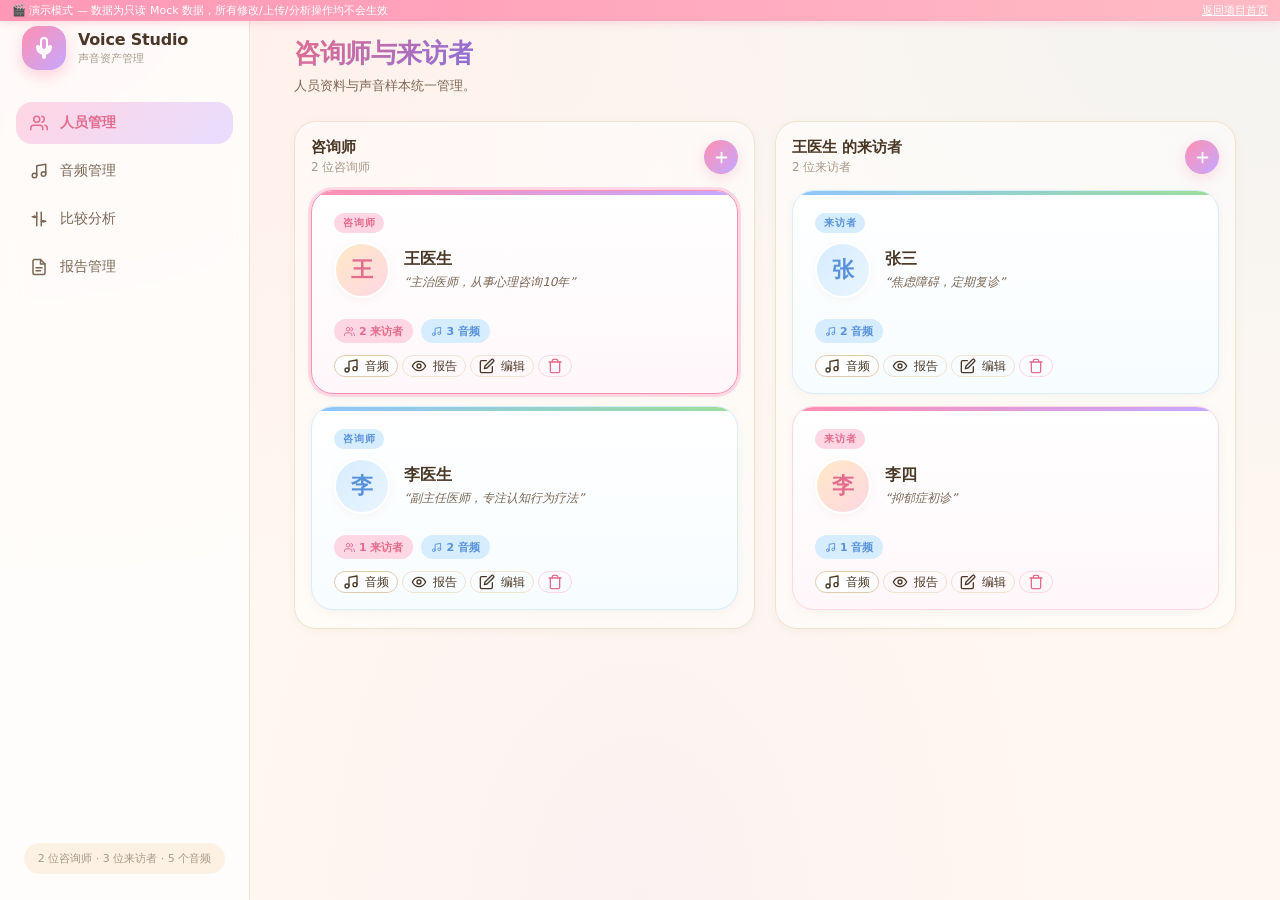
==== docs/demo/index.html @ 82b6acc7 "Fix demo layout: remove padding-top, compact banner" ====
<!DOCTYPE html>
<html lang="zh-CN">
<head>
<meta charset="UTF-8">
<meta name="viewport" content="width=device-width, initial-scale=1.0">
<title>RVC Voice Studio · 演示模式</title>
<link rel="stylesheet" href="style.css">
<style>
  .demo-banner {
    position: fixed;
    top: 0; left: 0; right: 0;
    z-index: 9999;
    background: linear-gradient(90deg, #FF8FB1, #FFB6C1);
    color: white;
    font-size: 11px;
    padding: 3px 12px;
    display: flex;
    align-items: center;
    justify-content: space-between;
    box-shadow: 0 2px 8px rgba(255,143,177,0.3);
    opacity: 0.92;
    pointer-events: none;
  }
  .demo-banner span { pointer-events: auto; }
  .demo-banner-link {
    color: white;
    text-decoration: underline;
    font-weight: 500;
    pointer-events: auto;
  }
  .demo-banner-link:hover { opacity: 0.9; }
</style>
<link rel="icon" href="data:image/svg+xml,%3Csvg xmlns='http://www.w3.org/2000/svg' viewBox='0 0 24 24' fill='%23FF8FB1'%3E%3Cpath d='M12 2a3 3 0 0 0-3 3v6a3 3 0 0 0 6 0V5a3 3 0 0 0-3-3zM5 11a1 1 0 0 1 2 0 5 5 0 0 0 10 0 1 1 0 1 1 2 0 7 7 0 0 1-6 6.92V21a1 1 0 1 1-2 0v-3.08A7 7 0 0 1 5 11z'/%3E%3C/svg%3E">
</head>
<body>
<div id="app">
  <!-- ==================== Sidebar ==================== -->
  <aside class="sidebar">
    <div class="brand">
      <div class="brand-logo">
        <svg viewBox="0 0 24 24" fill="none" stroke="currentColor" stroke-width="2" stroke-linecap="round" stroke-linejoin="round">
          <path d="M12 2a3 3 0 0 0-3 3v6a3 3 0 0 0 6 0V5a3 3 0 0 0-3-3z"/>
          <path d="M5 11a1 1 0 0 1 2 0 5 5 0 0 0 10 0 1 1 0 1 1 2 0 7 7 0 0 1-6 6.92V21a1 1 0 1 1-2 0v-3.08A7 7 0 0 1 5 11z"/>
        </svg>
      </div>
      <div>
        <div class="brand-name">Voice Studio</div>
        <div class="brand-sub">声音资产管理</div>
      </div>
    </div>

    <nav class="nav">
      <button class="nav-item active" data-view="people">
        <svg class="nav-ico" viewBox="0 0 24 24" fill="none" stroke="currentColor" stroke-width="2" stroke-linecap="round" stroke-linejoin="round">
          <path d="M17 21v-2a4 4 0 0 0-4-4H5a4 4 0 0 0-4 4v2"/>
          <circle cx="9" cy="7" r="4"/>
          <path d="M23 21v-2a4 4 0 0 0-3-3.87"/>
          <path d="M16 3.13a4 4 0 0 1 0 7.75"/>
        </svg>
        人员管理
      </button>
      <button class="nav-item" data-view="audio">
        <svg class="nav-ico" viewBox="0 0 24 24" fill="none" stroke="currentColor" stroke-width="2" stroke-linecap="round" stroke-linejoin="round">
          <path d="M9 18V5l12-2v13"/>
          <circle cx="6" cy="18" r="3"/>
          <circle cx="18" cy="16" r="3"/>
        </svg>
        音频管理
      </button>
      <button class="nav-item" data-view="compare">
        <svg class="nav-ico" viewBox="0 0 24 24" fill="none" stroke="currentColor" stroke-width="2" stroke-linecap="round" stroke-linejoin="round">
          <path d="M9 3v18"/>
          <path d="M15 3v18"/>
          <path d="M3 9h6"/>
          <path d="M15 15h6"/>
          <circle cx="6" cy="9" r="1"/>
          <circle cx="18" cy="15" r="1"/>
        </svg>
        比较分析
      </button>
      <button class="nav-item" data-view="reports">
        <svg class="nav-ico" viewBox="0 0 24 24" fill="none" stroke="currentColor" stroke-width="2" stroke-linecap="round" stroke-linejoin="round">
          <path d="M14 2H6a2 2 0 0 0-2 2v16a2 2 0 0 0 2 2h12a2 2 0 0 0 2-2V8z"/>
          <path d="M14 2v6h6"/>
          <path d="M8 13h8M8 17h6"/>
        </svg>
        报告管理
      </button>
    </nav>

    <div class="sidebar-foot">
      <div id="dbStats" class="db-stats">—</div>
    </div>
  </aside>

  <!-- ==================== Main ==================== -->
  <main class="main">
    <!-- ==================== View: People ==================== -->
    <section id="view-people" class="view active">
      <header class="page-head">
        <h1>咨询师与来访者</h1>
      </header>
      <p class="page-sub">人员资料与声音样本统一管理。</p>

      <div class="people-layout">
        <section class="people-panel">
          <div class="panel-head">
            <div>
              <div class="panel-title">咨询师</div>
              <div class="panel-sub" id="counselorPanelSub">—</div>
            </div>
            <button class="icon-btn primary" id="btnAddCounselor" title="新增咨询师" aria-label="新增咨询师">
              <svg viewBox="0 0 24 24" fill="none" stroke="currentColor" stroke-width="2.5" stroke-linecap="round">
                <path d="M12 5v14M5 12h14"/>
              </svg>
            </button>
          </div>
          <div id="counselorGrid" class="counselor-grid"></div>
        </section>
        <section class="people-panel">
          <div class="panel-head">
            <div>
              <div class="panel-title" id="clientPanelTitle">来访者</div>
              <div class="panel-sub" id="clientPanelSub">来访者列表</div>
            </div>
            <button class="icon-btn primary" id="btnAddClientForSelected" title="新增来访者" aria-label="新增来访者" disabled>
              <svg viewBox="0 0 24 24" fill="none" stroke="currentColor" stroke-width="2.5" stroke-linecap="round">
                <path d="M12 5v14M5 12h14"/>
              </svg>
            </button>
          </div>
          <div id="clientPanel" class="client-panel-list"></div>
        </section>
      </div>
    </section>

    <!-- ==================== View: Audio ==================== -->
    <section id="view-audio" class="view">
      <header class="page-head">
        <h1 id="audioTitle">音频管理</h1>
        <div class="page-actions">
          <button class="btn btn-ghost" id="btnBackAudio">
            <svg viewBox="0 0 24 24" fill="none" stroke="currentColor" stroke-width="2" stroke-linecap="round">
              <path d="M19 12H5M12 19l-7-7 7-7"/>
            </svg>
            返回
          </button>
        </div>
      </header>
      <div id="audioContext" class="audio-context"></div>
      <div id="audioList" class="audio-list"></div>
    </section>

    <!-- ==================== View: Compare ==================== -->
    <section id="view-compare" class="view">
      <header class="page-head">
        <h1>声音分析</h1>
      </header>
      <p class="page-sub">单人分析查看一段声音的特征，双人分析比较咨询师与来访者的声音相似度。</p>

      <div class="analysis-tabs" role="tablist">
        <button class="analysis-tab" id="tabSingleAnalysis" data-analysis-mode="single" type="button">单人分析</button>
        <button class="analysis-tab active" id="tabPairAnalysis" data-analysis-mode="pair" type="button">双人分析</button>
      </div>

      <div id="singleAnalysisPanel" class="analysis-panel hidden">
        <div class="compare-setup single-setup">
          <div class="field">
            <label>人员类型</label>
            <select id="singlePersonType">
              <option value="counselor">咨询师</option>
              <option value="client">来访者</option>
            </select>
          </div>
          <div class="field">
            <label>选择人员</label>
            <select id="singlePerson"><option value="">— 选择 —</option></select>
          </div>
          <div class="field">
            <label>选择音频</label>
            <select id="singleAudio"><option value="">— 选择 —</option></select>
          </div>
          <div class="compare-actions">
            <button class="btn" id="btnSingleReport" type="button" disabled>
              <svg viewBox="0 0 24 24" fill="none" stroke="currentColor" stroke-width="2" stroke-linecap="round" stroke-linejoin="round">
                <path d="M2 12s3.5-7 10-7 10 7 10 7-3.5 7-10 7-10-7-10-7z"/>
                <circle cx="12" cy="12" r="3"/>
              </svg>
              查看报告
            </button>
            <button class="btn btn-primary" id="btnRunSingleAnalysis" type="button">
              <svg viewBox="0 0 24 24" fill="none" stroke="currentColor" stroke-width="2.5" stroke-linecap="round">
                <polygon points="5 3 19 12 5 21 5 3"/>
              </svg>
              开始分析
            </button>
          </div>
        </div>
      </div>

      <div id="pairAnalysisPanel" class="analysis-panel">
        <div class="compare-setup">
          <div class="compare-col counselor-side">
            <div class="compare-col-title">
              <svg width="14" height="14" viewBox="0 0 24 24" fill="none" stroke="currentColor" stroke-width="2"><circle cx="9" cy="7" r="4"/><path d="M17 21v-2a4 4 0 0 0-4-4H5a4 4 0 0 0-4 4v2"/></svg>
              咨询师
            </div>
            <div class="field">
              <label>选择咨询师</label>
              <select id="cmpCounselor"><option value="">— 选择 —</option></select>
            </div>
            <div class="field">
              <label>咨询师音频</label>
              <select id="cmpCounselorAudio"><option value="">— 选择 —</option></select>
            </div>
          </div>
          <div class="compare-col client-side">
            <div class="compare-col-title">
              <svg width="14" height="14" viewBox="0 0 24 24" fill="none" stroke="currentColor" stroke-width="2"><circle cx="12" cy="8" r="4"/><path d="M20 21v-2a4 4 0 0 0-4-4H8a4 4 0 0 0-4 4v2"/></svg>
              来访者
            </div>
            <div class="field">
              <label>选择来访者</label>
              <select id="cmpClient"><option value="">— 选择 —</option></select>
            </div>
            <div class="field">
              <label>来访者音频</label>
              <select id="cmpClientAudio"><option value="">— 选择 —</option></select>
            </div>
          </div>
          <div class="compare-actions">
            <button class="btn" id="btnDownloadReport" disabled>
              <svg viewBox="0 0 24 24" fill="none" stroke="currentColor" stroke-width="2" stroke-linecap="round" stroke-linejoin="round">
                <path d="M2 12s3.5-7 10-7 10 7 10 7-3.5 7-10 7-10-7-10-7z"/>
                <circle cx="12" cy="12" r="3"/>
              </svg>
              查看报告
            </button>
            <button class="btn btn-primary" id="btnRunCompare">
              <svg viewBox="0 0 24 24" fill="none" stroke="currentColor" stroke-width="2.5" stroke-linecap="round">
                <polygon points="5 3 19 12 5 21 5 3"/>
              </svg>
              开始分析
            </button>
          </div>
        </div>
      </div>

      <div id="compareResult" class="compare-result"></div>
    </section>

    <!-- ==================== View: Reports ==================== -->
    <section id="view-reports" class="view">
      <header class="page-head">
        <h1>报告管理</h1>
      </header>
      <p class="page-sub">已生成的 HTML 报告，按单人报告和双人报告分区管理。</p>
      <div class="report-sections">
        <section class="report-section">
          <div class="report-section-head">
            <div>
              <h2>单人报告</h2>
              <p>单个咨询师或来访者的声音资料报告。</p>
            </div>
          </div>
          <div id="singleReportList" class="report-list"></div>
        </section>
        <section class="report-section">
          <div class="report-section-head">
            <div>
              <h2>双人报告</h2>
              <p>咨询师 vs 来访者的声音对比报告。</p>
            </div>
          </div>
          <div id="pairReportList" class="report-list"></div>
        </section>
      </div>
    </section>
  </main>
</div>

<!-- ==================== Modal ==================== -->
<div id="modalMask" class="modal-mask hidden">
  <div class="modal">
    <div class="modal-head">
      <span id="modalTitle">标题</span>
      <button class="modal-close" id="modalClose" aria-label="关闭">
        <svg width="14" height="14" viewBox="0 0 24 24" fill="none" stroke="currentColor" stroke-width="2.5" stroke-linecap="round">
          <path d="M18 6L6 18M6 6l12 12"/>
        </svg>
      </button>
    </div>
    <div class="modal-body" id="modalBody"></div>
  </div>
</div>

<div id="toast" class="toast hidden"></div>

<!-- Load original app.js first, then mock adapter overrides it -->
<script src="app.js?v=20260722-single-report-metrics19"></script>
<script src="mock-adapter.js?v=1"></script>
</body>
</html>
---- docs/demo/style.css ----
/* ==================== Macaron Theme ====================
   Warm cream background, soft pastel accents, big rounded corners,
   gentle shadows. Designed to feel friendly and inviting. */

:root {
  /* Backgrounds */
  --bg: #FFF8F0;            /* warm cream */
  --bg-2: #FDF1E4;          /* slightly deeper cream */
  --panel: #FFFFFF;         /* card surface */
  --panel-tint: #FFF6EE;    /* very soft tint inside cards */

  /* Pastel accents (macaron palette) */
  --pink: #FF8FB1;          /* strawberry */
  --pink-soft: #FFD6E3;
  --pink-deep: #E26D8E;
  --blue: #8EC5FC;          /* blueberry */
  --blue-soft: #D6ECFF;
  --blue-deep: #5A92D9;
  --green: #9DDC9D;         /* pistachio */
  --green-soft: #DCF5DC;
  --green-deep: #5FB95F;
  --yellow: #FFD89E;        /* lemon */
  --yellow-soft: #FFE9C6;
  --purple: #C5A8FF;        /* lavender */
  --purple-soft: #E8DCFF;
  --purple-deep: #8B6FD9;

  /* Text */
  --text: #4A3826;          /* warm dark brown */
  --text-soft: #7A6755;
  --text-mute: #A89A8A;

  /* Borders & lines */
  --border: #F0E2D0;
  --border-strong: #E0CBAF;

  /* Shadows */
  --shadow-sm: 0 2px 8px rgba(180, 140, 100, 0.08);
  --shadow-md: 0 6px 20px rgba(180, 140, 100, 0.12);
  --shadow-lg: 0 12px 36px rgba(180, 140, 100, 0.18);

  /* Radii */
  --r-sm: 10px;
  --r-md: 16px;
  --r-lg: 22px;
  --r-xl: 28px;
  --r-full: 999px;

  /* Misc */
  --transition: 0.22s cubic-bezier(0.4, 0.0, 0.2, 1);
}

* { box-sizing: border-box; }
html, body {
  margin: 0;
  min-height: 100%;
  background: var(--bg);
  background-image:
    radial-gradient(at 0% 0%, rgba(255, 143, 177, 0.10) 0px, transparent 50%),
    radial-gradient(at 100% 0%, rgba(142, 197, 252, 0.10) 0px, transparent 50%),
    radial-gradient(at 50% 100%, rgba(197, 168, 255, 0.08) 0px, transparent 50%);
  background-attachment: fixed;
  color: var(--text);
  font-family: "Segoe UI", "PingFang SC", "Microsoft YaHei", system-ui, sans-serif;
  font-size: 14px;
  -webkit-font-smoothing: antialiased;
}
button, select, input, textarea { font-family: inherit; font-size: inherit; color: inherit; }
::selection { background: var(--pink-soft); }

/* ==================== Layout ==================== */
#app { display: flex; min-height: 100vh; }

.sidebar {
  width: 250px;
  flex-shrink: 0;
  background: rgba(255, 255, 255, 0.7);
  backdrop-filter: blur(10px);
  border-right: 1px solid var(--border);
  display: flex;
  flex-direction: column;
  padding: 22px 16px;
  position: sticky;
  top: 0;
  height: 100vh;
}
.brand { display: flex; align-items: center; gap: 12px; padding: 4px 6px 24px; }
.brand-logo {
  width: 44px; height: 44px;
  display: grid; place-items: center;
  background: linear-gradient(135deg, var(--pink) 0%, var(--purple) 100%);
  border-radius: var(--r-md);
  color: white;
  box-shadow: 0 6px 16px rgba(255, 143, 177, 0.4);
}
.brand-logo svg { width: 24px; height: 24px; }
.brand-name { font-weight: 700; font-size: 16px; letter-spacing: -0.2px; }
.brand-sub { font-size: 11px; color: var(--text-mute); margin-top: 2px; }

.nav { display: flex; flex-direction: column; gap: 6px; margin-top: 8px; }
.nav-item {
  display: flex; align-items: center; gap: 12px;
  background: transparent;
  border: none;
  color: var(--text-soft);
  padding: 12px 14px;
  border-radius: var(--r-md);
  cursor: pointer;
  text-align: left;
  font-weight: 500;
  transition: var(--transition);
  width: 100%;
}
.nav-item:hover {
  background: var(--bg-2);
  color: var(--text);
  transform: translateX(2px);
}
.nav-item.active {
  background: linear-gradient(135deg, var(--pink-soft), var(--purple-soft));
  color: var(--pink-deep);
  font-weight: 600;
}
.nav-item.active svg { color: var(--pink-deep); }
.nav-ico { width: 18px; height: 18px; flex-shrink: 0; }

.sidebar-foot { margin-top: auto; padding: 12px 8px 4px; }
.db-stats {
  font-size: 11px;
  color: var(--text-mute);
  background: var(--bg-2);
  padding: 8px 12px;
  border-radius: var(--r-full);
  text-align: center;
}

.main {
  flex: 1;
  padding: 36px 44px;
  min-width: 0;
}

/* ==================== Views ==================== */
.view { display: none; max-width: 1180px; margin: 0 auto; animation: fadeIn 0.3s ease; }
.view.active { display: block; }
@keyframes fadeIn { from { opacity: 0; transform: translateY(8px); } to { opacity: 1; transform: none; } }

.page-head {
  display: flex;
  align-items: center;
  justify-content: space-between;
  margin-bottom: 6px;
  gap: 16px;
  flex-wrap: wrap;
}
.page-head h1 {
  margin: 0;
  font-size: 26px;
  font-weight: 700;
  letter-spacing: -0.4px;
  background: linear-gradient(135deg, var(--pink-deep), var(--purple-deep));
  -webkit-background-clip: text;
  background-clip: text;
  color: transparent;
}
.page-actions { display: flex; gap: 10px; }
.page-sub { color: var(--text-soft); margin: 4px 0 26px; font-size: 13px; }

/* ==================== Buttons ==================== */
.btn {
  background: var(--panel);
  color: var(--text);
  border: 1.5px solid var(--border-strong);
  padding: 10px 18px;
  border-radius: var(--r-full);
  cursor: pointer;
  font-weight: 500;
  transition: var(--transition);
  display: inline-flex;
  align-items: center;
  gap: 6px;
}
.btn:hover {
  background: var(--bg-2);
  border-color: var(--pink);
  transform: translateY(-1px);
  box-shadow: var(--shadow-sm);
}
.btn:active { transform: translateY(0); }
.btn:disabled { opacity: .45; cursor: not-allowed; transform: none !important; box-shadow: none !important; }
.btn svg { width: 16px; height: 16px; }

.btn-primary {
  background: linear-gradient(135deg, var(--pink) 0%, var(--purple) 100%);
  border-color: transparent;
  color: white;
  font-weight: 600;
  box-shadow: 0 4px 14px rgba(255, 143, 177, 0.35);
}
.btn-primary:hover {
  border-color: transparent;
  background: linear-gradient(135deg, var(--pink-deep), var(--purple-deep));
  box-shadow: 0 6px 20px rgba(255, 143, 177, 0.5);
}

.btn-ghost { background: transparent; border-color: var(--border); }
.btn-ghost:hover { background: var(--panel); }

.btn-danger {
  background: transparent;
  border-color: var(--pink-soft);
  color: var(--pink-deep);
  padding: 6px 12px;
}
.btn-danger:hover { background: var(--pink-soft); border-color: var(--pink); }
.btn-sm { padding: 6px 12px; font-size: 12px; }
.icon-btn {
  width: 34px;
  height: 34px;
  border-radius: var(--r-full);
  border: 1.5px solid var(--border-strong);
  background: var(--panel);
  color: var(--text);
  display: inline-grid;
  place-items: center;
  cursor: pointer;
  transition: var(--transition);
  flex-shrink: 0;
}
.icon-btn svg { width: 17px; height: 17px; }
.icon-btn:hover {
  transform: translateY(-1px);
  box-shadow: var(--shadow-sm);
  border-color: var(--pink);
}
.icon-btn.primary {
  background: linear-gradient(135deg, var(--pink) 0%, var(--purple) 100%);
  color: white;
  border-color: transparent;
  box-shadow: 0 4px 14px rgba(255, 143, 177, 0.28);
}
.icon-btn.primary:disabled {
  opacity: .42;
  cursor: not-allowed;
  transform: none;
  box-shadow: none;
}

/* ==================== Cards ==================== */
.people-layout {
  display: grid;
  grid-template-columns: repeat(2, minmax(320px, 1fr));
  gap: 20px;
  align-items: start;
  height: auto;
  min-height: 0;
}
.people-panel {
  min-width: 0;
  min-height: 0;
  display: flex;
  flex-direction: column;
  background: rgba(255, 255, 255, 0.45);
  border: 1.5px solid var(--border);
  border-radius: var(--r-lg);
  padding: 16px;
  box-shadow: var(--shadow-sm);
}
.panel-head {
  display: flex;
  align-items: center;
  justify-content: space-between;
  gap: 12px;
  margin-bottom: 12px;
}
.panel-title {
  font-size: 15px;
  font-weight: 700;
}
.panel-sub {
  color: var(--text-mute);
  font-size: 12px;
  margin-top: 2px;
}
.counselor-grid {
  display: grid;
  grid-template-columns: 1fr;
  gap: 12px;
  min-height: 0;
  overflow: visible;
  padding: 2px 0 2px 0;
}
.person-card {
  background: var(--panel);
  border: 1.5px solid var(--border);
  border-radius: var(--r-lg);
  padding: 22px;
  min-height: 190px;
  display: flex;
  flex-direction: column;
  box-shadow: var(--shadow-sm);
  transition: var(--transition);
  position: relative;
  overflow: hidden;
}
.person-card::before {
  content: "";
  position: absolute;
  top: 0; left: 0; right: 0;
  height: 4px;
  background: linear-gradient(90deg, var(--pink), var(--purple), var(--blue));
  opacity: 0;
  transition: var(--transition);
}
.person-card:hover {
  transform: translateY(-3px);
  box-shadow: var(--shadow-md);
  border-color: var(--pink);
}
.person-card:hover::before { opacity: 1; }
.person-card.compact {
  cursor: pointer;
  height: 204px;
  min-height: 204px;
}
.person-card.compact.selected {
  border-color: var(--pink);
  box-shadow: 0 0 0 3px var(--pink-soft), var(--shadow-sm);
}
.person-card.compact.selected::before { opacity: 1; }
.counselor-person {
  background: linear-gradient(180deg, #fff, #F7FCFF);
  border-color: var(--blue-soft);
}
.counselor-person::before {
  background: linear-gradient(90deg, var(--blue), var(--green));
  opacity: 1;
}
.counselor-person.sex-female {
  background: linear-gradient(180deg, #fff, #FFF7FA);
  border-color: var(--pink-soft);
}
.counselor-person.sex-female::before {
  background: linear-gradient(90deg, var(--pink), var(--purple));
}
.counselor-person.sex-male {
  background: linear-gradient(180deg, #fff, #F7FCFF);
  border-color: var(--blue-soft);
}
.counselor-person.sex-male::before {
  background: linear-gradient(90deg, var(--blue), var(--green));
}
.counselor-person.sex-male:hover {
  border-color: var(--blue);
}
.person-card.compact.sex-male.selected {
  border-color: var(--blue);
  box-shadow: 0 0 0 3px var(--blue-soft), var(--shadow-sm);
}
.counselor-person.sex-male .person-type-badge.counselor {
  color: var(--blue-deep);
  background: var(--blue-soft);
}
.counselor-person.sex-female .person-type-badge.counselor {
  color: var(--pink-deep);
  background: var(--pink-soft);
}
.client-person-card {
  background: linear-gradient(180deg, #fff, #F7FCFF);
  border-color: var(--blue-soft);
}
.client-person-card::before {
  background: linear-gradient(90deg, var(--blue), var(--green));
  opacity: 1;
}
.client-person-card:hover {
  border-color: var(--blue);
}
.client-person-card.sex-female {
  background: linear-gradient(180deg, #fff, #FFF7FA);
  border-color: var(--pink-soft);
}
.client-person-card.sex-female::before {
  background: linear-gradient(90deg, var(--pink), var(--purple));
}
.client-person-card.sex-female .person-type-badge.client {
  color: var(--pink-deep);
  background: var(--pink-soft);
}
.client-person-card.sex-male {
  background: linear-gradient(180deg, #fff, #F7FCFF);
  border-color: var(--blue-soft);
}
.client-person-card.sex-male .person-type-badge.client {
  color: var(--blue-deep);
  background: var(--blue-soft);
}
.person-type-badge {
  display: inline-flex;
  align-items: center;
  width: fit-content;
  border-radius: var(--r-full);
  padding: 3px 9px;
  font-size: 10px;
  font-weight: 800;
  letter-spacing: 0.8px;
  text-transform: uppercase;
}
.person-type-badge.counselor {
  color: var(--pink-deep);
  background: var(--pink-soft);
}
.person-type-badge.client {
  color: var(--blue-deep);
  background: var(--blue-soft);
}
.sex-chip {
  border-radius: var(--r-full);
  padding: 3px 8px;
  font-size: 10px;
  font-weight: 700;
  color: var(--text-soft);
  background: var(--bg-2);
}
.sex-chip.female {
  background: var(--pink-soft);
  color: var(--pink-deep);
}
.sex-chip.male {
  background: var(--blue-soft);
  color: var(--blue-deep);
}
.person-card.sex-female { border-color: var(--pink-soft); }
.person-card.sex-male { border-color: var(--blue-soft); }

.card-head {
  display: flex;
  align-items: center;
  gap: 14px;
  min-height: 74px;
}
.avatar {
  width: 56px; height: 56px;
  border-radius: var(--r-full);
  background: linear-gradient(135deg, var(--yellow-soft), var(--pink-soft));
  border: 2.5px solid white;
  object-fit: cover;
  flex-shrink: 0;
  display: grid; place-items: center;
  color: var(--pink-deep);
  font-size: 22px;
  font-weight: 700;
  overflow: hidden;
  box-shadow: var(--shadow-sm);
}
.avatar.client {
  background: linear-gradient(135deg, var(--blue-soft), var(--green-soft));
  color: var(--blue-deep);
}
.avatar.sex-female {
  background: linear-gradient(135deg, var(--yellow-soft), var(--pink-soft));
  color: var(--pink-deep);
}
.avatar.sex-male {
  background: linear-gradient(135deg, var(--blue-soft), #EAF5FF);
  color: var(--blue-deep);
}
.avatar img { width: 100%; height: 100%; object-fit: cover; display: block; }
.avatar.sm { width: 34px; height: 34px; font-size: 14px; border-width: 2px; }

.card-title {
  font-weight: 700;
  font-size: 16px;
  letter-spacing: -0.2px;
  white-space: nowrap;
  overflow: hidden;
  text-overflow: ellipsis;
}
.card-note {
  color: var(--text-soft);
  font-size: 12px;
  margin-top: 4px;
  min-height: 16px;
  max-height: 18px;
  overflow: hidden;
  word-break: break-all;
  font-style: italic;
  line-height: 1.45;
  display: -webkit-box;
  -webkit-line-clamp: 1;
  -webkit-box-orient: vertical;
}
.card-meta {
  display: flex;
  gap: 8px;
  margin-top: 12px;
  min-height: 24px;
  flex-wrap: wrap;
}
.meta-chip {
  display: inline-flex;
  align-items: center;
  gap: 4px;
  background: var(--bg-2);
  padding: 4px 10px;
  border-radius: var(--r-full);
  font-size: 11px;
  font-weight: 600;
  color: var(--text-soft);
}
.meta-chip svg { width: 11px; height: 11px; }
.meta-chip.pink { background: var(--pink-soft); color: var(--pink-deep); }
.meta-chip.blue { background: var(--blue-soft); color: var(--blue-deep); }
.meta-chip.green { background: var(--green-soft); color: var(--green-deep); }

.card-actions {
  display: grid;
  grid-template-columns: repeat(4, minmax(0, 1fr));
  gap: 6px;
  margin-top: auto;
  padding-top: 12px;
  min-height: 34px;
}
.card-actions .btn {
  min-width: 0;
  justify-content: center;
  padding-left: 8px;
  padding-right: 8px;
  white-space: nowrap;
}
.card-actions .btn svg {
  flex-shrink: 0;
}

.section-title {
  font-size: 11px;
  color: var(--text-mute);
  margin: 20px 0 10px;
  text-transform: uppercase;
  letter-spacing: 1px;
  font-weight: 700;
}

/* Client rows inside expanded counselor card */
.client-list {
  margin-top: 14px;
  padding-top: 14px;
  border-top: 1.5px dashed var(--border);
}
.client-row {
  display: flex;
  align-items: center;
  gap: 12px;
  padding: 10px 12px;
  background: var(--panel-tint);
  border-radius: var(--r-md);
  margin-bottom: 8px;
  transition: var(--transition);
}
.client-row:hover { background: var(--bg-2); }
.client-name { font-weight: 600; flex: 1; }
.client-count { color: var(--text-mute); font-size: 11px; }
.client-row .client-actions { display: flex; gap: 4px; }
.card-actions.client-actions {
  display: flex;
  gap: 4px;
  flex-wrap: nowrap;
}
.client-person-row {
  display: grid;
  grid-template-columns: 48px 1fr auto;
  gap: 13px;
  align-items: center;
  background: linear-gradient(180deg, #fff, #F7FCFF);
  border: 1.5px solid var(--blue-soft);
  border-left: 4px solid var(--blue);
  border-radius: var(--r-md);
  padding: 13px 14px;
  box-shadow: var(--shadow-sm);
  transition: var(--transition);
}
.client-person-row:hover {
  border-color: var(--blue);
  box-shadow: var(--shadow-md);
  transform: translateY(-1px);
}
.client-person-row.sex-female {
  border-color: var(--pink-soft);
  border-left-color: var(--pink);
  background: linear-gradient(180deg, #fff, #FFF7FA);
}
.client-person-row.sex-male {
  border-color: var(--blue-soft);
  border-left-color: var(--blue);
  background: linear-gradient(180deg, #fff, #F7FCFF);
}
.client-person-main {
  min-width: 0;
}
.client-person-top {
  display: flex;
  align-items: center;
  gap: 8px;
  flex-wrap: wrap;
  margin-bottom: 4px;
}
.client-audio-count {
  display: inline-flex;
  align-items: center;
  gap: 4px;
  color: var(--green-deep);
  background: var(--green-soft);
  border-radius: var(--r-full);
  padding: 3px 8px;
  font-size: 10px;
  font-weight: 700;
}
.client-audio-count svg {
  width: 11px;
  height: 11px;
}
.client-panel-list {
  display: grid;
  grid-template-columns: 1fr;
  gap: 12px;
  min-height: 0;
  overflow: visible;
  padding: 2px 0 2px 0;
}

/* ==================== Empty state ==================== */
.empty-state {
  grid-column: 1 / -1;
  text-align: center;
  padding: 60px 20px;
  color: var(--text-mute);
}
.empty-state svg { width: 64px; height: 64px; opacity: 0.6; margin-bottom: 12px; }
.empty-state .empty-title { font-size: 16px; color: var(--text-soft); font-weight: 600; margin-bottom: 4px; }
.empty-state .empty-sub { font-size: 13px; }

/* ==================== Audio view ==================== */
.audio-context {
  background: var(--panel);
  border: 1.5px solid var(--border);
  border-radius: var(--r-lg);
  padding: 16px 20px;
  margin-bottom: 18px;
  display: flex;
  align-items: center;
  gap: 14px;
  box-shadow: var(--shadow-sm);
}
.audio-list { display: flex; flex-direction: column; gap: 12px; }
.audio-row {
  display: grid;
  grid-template-columns: minmax(240px, 320px) 1fr auto;
  gap: 16px;
  align-items: center;
  background: var(--panel);
  border: 1.5px solid var(--border);
  border-radius: var(--r-lg);
  padding: 14px 18px;
  box-shadow: var(--shadow-sm);
  transition: var(--transition);
}
.audio-row:hover { border-color: var(--blue); transform: translateY(-1px); }
.audio-row.just-saved {
  border-color: var(--green);
  box-shadow: 0 0 0 3px var(--green-soft), var(--shadow-sm);
}
.audio-row audio { height: 38px; }
.audio-row audio::-webkit-media-controls-panel { background-color: var(--bg-2); }
.audio-info { min-width: 0; }
.audio-name { font-weight: 600; word-break: break-all; display: flex; align-items: center; gap: 8px; }
.audio-name svg { width: 14px; height: 14px; color: var(--blue-deep); flex-shrink: 0; }
.audio-owner {
  color: var(--text-mute);
  font-size: 11px;
  margin-top: 3px;
}
.audio-file-path {
  color: var(--text-mute);
  font-size: 11px;
  margin-top: 3px;
  word-break: break-all;
}
.audio-feats { display: flex; flex-wrap: wrap; gap: 6px; margin-top: 8px; }
.metric-feats {
  display: grid;
  grid-template-columns: repeat(auto-fit, minmax(96px, 1fr));
  gap: 8px;
}
.audio-metric {
  background: var(--bg-2);
  border: 1px solid var(--border);
  border-radius: var(--r-sm);
  padding: 7px 9px;
  min-width: 0;
}
.audio-metric span {
  display: block;
  color: var(--text-mute);
  font-size: 10px;
  font-weight: 700;
  text-transform: uppercase;
  letter-spacing: 0.4px;
  white-space: nowrap;
}
.audio-metric b {
  display: block;
  margin-top: 3px;
  color: var(--text);
  font-size: 13px;
  line-height: 1.2;
  word-break: break-word;
}
.audio-metric.pitch { background: var(--pink-soft); border-color: transparent; }
.audio-metric.gender { background: var(--purple-soft); border-color: transparent; }
.audio-metric.dur { background: var(--green-soft); border-color: transparent; }
.audio-metric.centroid { background: var(--blue-soft); border-color: transparent; }
.feat-chip {
  background: var(--bg-2);
  border: 1px solid var(--border);
  padding: 3px 10px;
  border-radius: var(--r-full);
  font-size: 11px;
  font-weight: 500;
  color: var(--text-soft);
}
.feat-chip.pitch { background: var(--pink-soft); color: var(--pink-deep); border-color: transparent; }
.feat-chip.gender { background: var(--purple-soft); color: var(--purple-deep); border-color: transparent; }
.feat-chip.dur { background: var(--green-soft); color: var(--green-deep); border-color: transparent; }
.feat-chip.centroid { background: var(--blue-soft); color: var(--blue-deep); border-color: transparent; }
.audio-actions { display: flex; gap: 6px; }
.audio-role {
  margin-top: 6px;
}
.audio-role span {
  display: inline-flex;
  align-items: center;
  border-radius: var(--r-full);
  padding: 4px 9px;
  font-size: 11px;
  font-weight: 700;
}
.audio-role .original {
  color: var(--green-deep);
  background: var(--green-soft);
}
.audio-role .converted {
  color: var(--purple-deep);
  background: var(--purple-soft);
}
.audio-transcript {
  color: var(--text-soft);
  background: var(--panel-tint);
  border: 1px solid var(--border);
  border-radius: var(--r-sm);
  padding: 8px 10px;
  margin-top: 8px;
  font-size: 12px;
  line-height: 1.6;
  word-break: break-word;
}

.upload-zone {
  margin-top: 18px;
  border: 1.5px solid var(--border);
  border-radius: var(--r-lg);
  padding: 14px;
  text-align: left;
  color: var(--text-soft);
  transition: var(--transition);
  background: var(--panel);
  box-shadow: var(--shadow-sm);
}
.upload-zone:hover {
  border-color: var(--border-strong);
}
.upload-zone.drag {
  border-color: var(--pink);
  background: var(--pink-soft);
  transform: scale(1.005);
}
.upload-zone svg { width: 15px; height: 15px; }
.upload-zone input[type=file] { display: none; }
.upload-zone .hint { font-size: 11px; color: var(--text-mute); margin-top: 3px; }
.upload-drop {
  display: grid;
  grid-template-columns: 42px minmax(0, 1fr) auto;
  align-items: center;
  gap: 12px;
  border: 2px dashed var(--border-strong);
  border-radius: var(--r-md);
  background: var(--panel-tint);
  padding: 14px;
  cursor: pointer;
  transition: var(--transition);
}
.upload-drop:hover {
  border-color: var(--pink);
  background: var(--pink-soft);
}
.upload-drop-icon {
  width: 42px;
  height: 42px;
  border-radius: var(--r-md);
  display: grid;
  place-items: center;
  color: var(--pink-deep);
  background: white;
  box-shadow: var(--shadow-sm);
}
.upload-drop-icon svg {
  width: 22px;
  height: 22px;
}
.upload-drop-title {
  font-weight: 700;
  font-size: 14px;
  color: var(--text);
}
.upload-controls {
  display: grid;
  grid-template-columns: minmax(0, 1fr) auto;
  align-items: end;
  gap: 12px;
  padding-top: 12px;
}
.upload-options {
  display: grid;
  grid-template-columns: minmax(160px, 1.4fr) minmax(120px, 0.8fr) minmax(160px, 1fr);
  gap: 10px;
  margin: 0;
  max-width: none;
  text-align: left;
}
.upload-options .field {
  min-width: 0;
}
.upload-options .field.hidden { display: none; }
.upload-options label {
  color: var(--text-mute);
  font-size: 10px;
  font-weight: 700;
  letter-spacing: .4px;
}
.record-control {
  display: flex;
  align-items: center;
  gap: 8px;
  justify-content: flex-end;
  min-height: 40px;
}
.record-control .muted {
  font-size: 11px;
  white-space: nowrap;
}
.recording-pulse {
  display: inline-block;
  width: 8px; height: 8px;
  background: var(--pink-deep);
  border-radius: 50%;
  margin-right: 6px;
  animation: pulse 1s ease-in-out infinite;
}
@keyframes pulse {
  0%, 100% { opacity: 1; transform: scale(1); }
  50% { opacity: 0.4; transform: scale(1.4); }
}

/* ==================== Compare view ==================== */
.analysis-tabs {
  display: inline-flex;
  gap: 4px;
  background: var(--panel);
  border: 1.5px solid var(--border);
  border-radius: var(--r-md);
  padding: 4px;
  margin-bottom: 14px;
  box-shadow: var(--shadow-sm);
}
.analysis-tab {
  border: 0;
  background: transparent;
  color: var(--text-soft);
  border-radius: var(--r-sm);
  padding: 8px 14px;
  font: inherit;
  font-size: 13px;
  font-weight: 700;
  cursor: pointer;
}
.analysis-tab.active {
  background: var(--pink-soft);
  color: var(--pink-deep);
}
.analysis-panel {
  margin-bottom: 10px;
}
.compare-setup {
  background: var(--panel);
  border: 1.5px solid var(--border);
  border-radius: var(--r-lg);
  padding: 22px;
  display: grid;
  grid-template-columns: 1fr 1fr;
  gap: 16px;
  margin-bottom: 24px;
  box-shadow: var(--shadow-sm);
}
.compare-setup.single-setup {
  grid-template-columns: repeat(3, minmax(180px, 1fr));
}
.compare-setup > .field-full { grid-column: 1 / -1; }
.compare-col {
  background: var(--panel-tint);
  border-radius: var(--r-md);
  padding: 14px;
  display: flex;
  flex-direction: column;
  gap: 10px;
}
.compare-col.counselor-side { border-left: 3px solid var(--pink); }
.compare-col.client-side { border-left: 3px solid var(--blue); }
.compare-col-title {
  font-weight: 700;
  font-size: 12px;
  text-transform: uppercase;
  letter-spacing: 0.8px;
  display: flex;
  align-items: center;
  gap: 6px;
}
.compare-col.counselor-side .compare-col-title { color: var(--pink-deep); }
.compare-col.client-side .compare-col-title { color: var(--blue-deep); }
.compare-actions {
  grid-column: 1 / -1;
  display: flex;
  gap: 10px;
  justify-content: flex-end;
  padding-top: 6px;
  border-top: 1.5px dashed var(--border);
}

.field { display: flex; flex-direction: column; gap: 6px; }
.field label {
  font-size: 11px;
  color: var(--text-mute);
  font-weight: 600;
  text-transform: uppercase;
  letter-spacing: 0.5px;
}
select, input[type=text], input[type=file], textarea {
  background: var(--panel);
  border: 1.5px solid var(--border-strong);
  color: var(--text);
  padding: 10px 14px;
  border-radius: var(--r-md);
  outline: none;
  width: 100%;
  transition: var(--transition);
}
select:focus, input:focus, textarea:focus {
  border-color: var(--pink);
  box-shadow: 0 0 0 3px var(--pink-soft);
}
textarea { resize: vertical; min-height: 60px; font-family: inherit; }

.compare-result { display: flex; flex-direction: column; gap: 20px; }
.analysis-progress {
  background: var(--panel);
  border: 1.5px solid var(--border);
  border-radius: var(--r-lg);
  padding: 18px 20px;
  box-shadow: var(--shadow-sm);
}
.analysis-progress-head {
  display: flex;
  justify-content: space-between;
  align-items: center;
  gap: 12px;
  color: var(--text-soft);
  font-size: 13px;
  font-weight: 700;
  margin-bottom: 12px;
}
.analysis-progress-head b {
  color: var(--pink-deep);
}
.analysis-progress-meta {
  color: var(--text-mute);
  font-size: 12px;
  margin: -4px 0 12px;
}
.analysis-progress-track {
  height: 10px;
  background: var(--bg-2);
  border-radius: var(--r-full);
  overflow: hidden;
}
.analysis-progress-track > div {
  height: 100%;
  background: linear-gradient(90deg, var(--pink), var(--purple), var(--blue));
  border-radius: var(--r-full);
  transition: width 0.35s ease;
}
.analysis-progress.indeterminate .analysis-progress-track > div {
  width: 36%;
  animation: progressSweep 1.15s linear infinite;
  transition: none;
}
@keyframes progressSweep {
  0% { transform: translateX(-110%); }
  100% { transform: translateX(300%); }
}
.verdict-banner {
  border-radius: var(--r-lg);
  padding: 20px 24px;
  border: 2px solid;
  display: flex;
  align-items: center;
  gap: 18px;
}
.verdict-icon { width: 48px; height: 48px; flex-shrink: 0; }
.verdict-banner.YES {
  background: linear-gradient(135deg, var(--green-soft), #E8F8E8);
  border-color: var(--green);
}
.verdict-banner.YES .verdict-icon { color: var(--green-deep); }
.verdict-banner.NO {
  background: linear-gradient(135deg, var(--pink-soft), #FFE0E8);
  border-color: var(--pink);
}
.verdict-banner.NO .verdict-icon { color: var(--pink-deep); }
.verdict-banner.Uncertain {
  background: linear-gradient(135deg, var(--yellow-soft), #FFF4DC);
  border-color: var(--yellow);
}
.verdict-banner.Uncertain .verdict-icon { color: #C99130; }
.verdict-body { flex: 1; }
.verdict-label { font-size: 22px; font-weight: 700; letter-spacing: -0.3px; }
.verdict-conf {
  color: var(--text-soft);
  font-size: 12px;
  margin-left: 10px;
  font-weight: 500;
}
.verdict-reason { color: var(--text); margin-top: 6px; font-size: 13px; line-height: 1.6; }

.metric-grid {
  display: grid;
  grid-template-columns: repeat(auto-fit, minmax(180px, 1fr));
  gap: 14px;
}
.metric-section {
  display: grid;
  gap: 10px;
}
.metric-section-title {
  color: var(--text-mute);
  font-size: 12px;
  font-weight: 800;
}
.metric-grid-core {
  grid-template-columns: repeat(4, minmax(0, 1fr));
}
.metric-grid-detail {
  grid-template-columns: repeat(5, minmax(0, 1fr));
}
.metric-card {
  background: var(--panel);
  border: 1.5px solid var(--border);
  border-radius: var(--r-md);
  padding: 16px;
  box-shadow: var(--shadow-sm);
  transition: var(--transition);
}
.metric-card:hover { transform: translateY(-2px); box-shadow: var(--shadow-md); }
.metric-name { font-size: 11px; color: var(--text-mute); font-weight: 600; text-transform: uppercase; letter-spacing: 0.5px; }
.metric-value { font-size: 24px; font-weight: 700; margin-top: 6px; color: var(--pink-deep); letter-spacing: -0.5px; }
.metric-value.suffix { font-size: 18px; }
.metric-value small { font-size: 13px; font-weight: 500; color: var(--text-soft); }
.metric-note {
  color: var(--text-mute);
  font-size: 12px;
  line-height: 1.5;
  margin-top: 8px;
}
.metric-bar {
  height: 6px;
  background: var(--bg-2);
  border-radius: var(--r-full);
  margin-top: 10px;
  overflow: hidden;
}
.metric-bar > div {
  height: 100%;
  background: linear-gradient(90deg, var(--pink), var(--purple));
  border-radius: var(--r-full);
  transition: width 0.6s ease;
}
.single-analysis-summary {
  background: var(--panel);
  border: 1.5px solid var(--border);
  border-radius: var(--r-lg);
  padding: 18px 20px;
  box-shadow: var(--shadow-sm);
}
.single-analysis-summary h2 {
  margin: 0 0 6px;
  font-size: 18px;
}
.single-analysis-summary p {
  margin: 0;
  color: var(--text-soft);
  font-size: 13px;
  line-height: 1.7;
}

/* ==================== Reports view ==================== */
.report-sections {
  display: grid;
  grid-template-columns: 1fr;
  gap: 18px;
}
.report-section {
  background: rgba(255, 255, 255, 0.45);
  border: 1.5px solid var(--border);
  border-radius: var(--r-lg);
  padding: 16px;
  box-shadow: var(--shadow-sm);
}
.report-section-head {
  display: flex;
  align-items: center;
  justify-content: space-between;
  gap: 12px;
  margin-bottom: 12px;
}
.report-section-head h2 {
  margin: 0;
  font-size: 16px;
}
.report-section-head p {
  margin: 3px 0 0;
  color: var(--text-mute);
  font-size: 12px;
}
.report-list {
  display: flex;
  flex-direction: column;
  gap: 12px;
}
.report-row {
  display: flex;
  align-items: center;
  justify-content: space-between;
  gap: 16px;
  background: var(--panel);
  border: 1.5px solid var(--border);
  border-radius: var(--r-md);
  padding: 16px 18px;
  color: inherit;
  text-decoration: none;
  box-shadow: var(--shadow-sm);
  transition: var(--transition);
}
.report-row:hover {
  border-color: var(--pink);
  box-shadow: var(--shadow-md);
  transform: translateY(-1px);
}
.report-title {
  font-size: 16px;
  font-weight: 700;
}
.report-sub {
  color: var(--text-mute);
  font-size: 12px;
  margin-top: 4px;
}
.report-open {
  display: inline-flex;
  align-items: center;
  gap: 6px;
  color: var(--pink-deep);
  background: var(--pink-soft);
  border-radius: var(--r-full);
  padding: 6px 12px;
  font-size: 12px;
  font-weight: 700;
}
.report-open svg {
  width: 14px;
  height: 14px;
}
.compact-empty {
  padding: 30px 16px;
}
.compact-empty svg {
  width: 42px;
  height: 42px;
}
.report-actions {
  display: flex;
  align-items: center;
  gap: 8px;
  flex-shrink: 0;
}

/* ==================== Modal ==================== */
.modal-mask {
  position: fixed; inset: 0;
  background: rgba(74, 56, 38, 0.4);
  display: grid; place-items: center;
  z-index: 100;
  backdrop-filter: blur(4px);
  animation: fadeIn 0.2s ease;
}
.modal-mask.hidden { display: none; }
.modal {
  background: var(--panel);
  border: 1.5px solid var(--border);
  border-radius: var(--r-xl);
  width: 460px;
  max-width: calc(100vw - 40px);
  max-height: calc(100vh - 40px);
  overflow: hidden;
  box-shadow: var(--shadow-lg);
  animation: popIn 0.25s cubic-bezier(0.34, 1.56, 0.64, 1);
}
@keyframes popIn {
  from { opacity: 0; transform: scale(0.92) translateY(8px); }
  to { opacity: 1; transform: none; }
}
.modal-head {
  display: flex; justify-content: space-between; align-items: center;
  padding: 18px 24px;
  border-bottom: 1.5px solid var(--border);
  font-weight: 700;
  font-size: 16px;
}
.modal-close {
  background: var(--bg-2);
  border: none;
  color: var(--text-soft);
  width: 28px; height: 28px;
  cursor: pointer;
  border-radius: var(--r-full);
  display: grid; place-items: center;
  transition: var(--transition);
}
.modal-close:hover { background: var(--pink-soft); color: var(--pink-deep); transform: rotate(90deg); }
.modal-body {
  padding: 22px 24px;
  display: flex;
  flex-direction: column;
  gap: 14px;
  overflow: auto;
  max-height: calc(100vh - 118px);
}
.modal-body .field-row { display: flex; flex-direction: column; gap: 6px; }
.modal-body .field-row label {
  font-size: 11px;
  color: var(--text-mute);
  font-weight: 600;
  text-transform: uppercase;
  letter-spacing: 0.5px;
}
.modal-body .field-row input[type=file] { padding: 8px; }
.avatar-preview {
  font-size: 11px;
  margin-top: 6px;
  display: flex;
  align-items: center;
  gap: 8px;
}
.avatar-preview-photo {
  width: 56px;
  height: 56px;
  border-radius: 50%;
  border: 2.5px solid white;
  box-shadow: var(--shadow-sm);
  overflow: hidden;
  background: var(--bg-2);
  flex-shrink: 0;
}
.avatar-preview-photo img,
.avatar-preview > img {
  width: 100%;
  height: 100%;
  object-fit: cover;
  display: block;
}
.avatar-crop-tools {
  display: grid;
  gap: 6px;
  width: min(260px, 100%);
  color: var(--text-soft);
  font-size: 11px;
}
.avatar-crop-tools label {
  display: grid;
  grid-template-columns: 34px 1fr;
  gap: 8px;
  align-items: center;
}
.avatar-crop-tools input[type="range"] {
  width: 100%;
  accent-color: var(--pink);
}
.camera-box {
  margin-top: 10px;
  background: var(--panel-tint);
  border: 1.5px solid var(--border);
  border-radius: var(--r-md);
  padding: 10px;
}
.camera-box video {
  width: 100%;
  max-height: 220px;
  background: #111;
  border-radius: var(--r-sm);
  object-fit: cover;
}
.camera-actions {
  display: flex;
  justify-content: flex-end;
  gap: 8px;
  margin-top: 8px;
}
.transcript-actions {
  display: flex;
  justify-content: flex-end;
  gap: 10px;
  padding-top: 8px;
}
.modal-foot {
  display: flex;
  justify-content: flex-end;
  gap: 10px;
  margin-top: 8px;
  padding-top: 14px;
  border-top: 1.5px dashed var(--border);
}

/* ==================== Toast ==================== */
.toast {
  position: fixed;
  bottom: 28px;
  left: 50%;
  transform: translateX(-50%);
  background: var(--panel);
  border: 1.5px solid var(--border-strong);
  padding: 12px 22px;
  border-radius: var(--r-full);
  box-shadow: var(--shadow-lg);
  z-index: 200;
  font-weight: 500;
  display: flex;
  align-items: center;
  gap: 8px;
  transition: opacity 0.3s, transform 0.3s;
}
.toast.hidden { opacity: 0; pointer-events: none; transform: translateX(-50%) translateY(10px); }
.toast.ok { border-color: var(--green); background: linear-gradient(135deg, var(--panel), var(--green-soft)); }
.toast.bad { border-color: var(--pink); background: linear-gradient(135deg, var(--panel), var(--pink-soft)); }
.toast svg { width: 16px; height: 16px; }

/* ==================== Misc ==================== */
.hidden { display: none !important; }
.muted { color: var(--text-mute); }
.spinner {
  display: inline-block;
  width: 14px; height: 14px;
  border: 2px solid var(--border-strong);
  border-top-color: var(--pink);
  border-radius: 50%;
  animation: spin 0.7s linear infinite;
}
@keyframes spin { to { transform: rotate(360deg); } }

/* loading shimmer for initial state */
.loading-row {
  background: var(--panel);
  border: 1.5px solid var(--border);
  border-radius: var(--r-lg);
  padding: 22px;
  height: 120px;
  background: linear-gradient(90deg, var(--panel) 25%, var(--bg-2) 50%, var(--panel) 75%);
  background-size: 200% 100%;
  animation: shimmer 1.4s infinite;
}
@keyframes shimmer {
  0% { background-position: 200% 0; }
  100% { background-position: -200% 0; }
}

@media (max-width: 900px) {
  .people-layout {
    grid-template-columns: 1fr;
    height: auto;
    min-height: 0;
  }
  .people-panel { min-height: 360px; }
  .client-person-card { height: 204px; min-height: 204px; }
  .upload-drop {
    grid-template-columns: 36px minmax(0, 1fr);
  }
  .upload-drop #btnPickAudio {
    grid-column: 1 / -1;
    justify-self: stretch;
  }
  .upload-controls {
    grid-template-columns: 1fr;
  }
  .upload-options { grid-template-columns: 1fr; }
  .record-control {
    justify-content: flex-start;
    flex-wrap: wrap;
  }
  .compare-setup { grid-template-columns: 1fr; }
  .compare-setup.single-setup { grid-template-columns: 1fr; }
  .sidebar { width: 220px; }
  .main { padding: 28px 24px; }
  .audio-row { grid-template-columns: 1fr; }
  .metric-feats { grid-template-columns: repeat(2, minmax(0, 1fr)); }
  .metric-grid-core,
  .metric-grid-detail {
    grid-template-columns: repeat(2, minmax(0, 1fr));
  }
}

@media (max-width: 560px) {
  .metric-grid-core,
  .metric-grid-detail,
  .metric-grid {
    grid-template-columns: 1fr;
  }
}
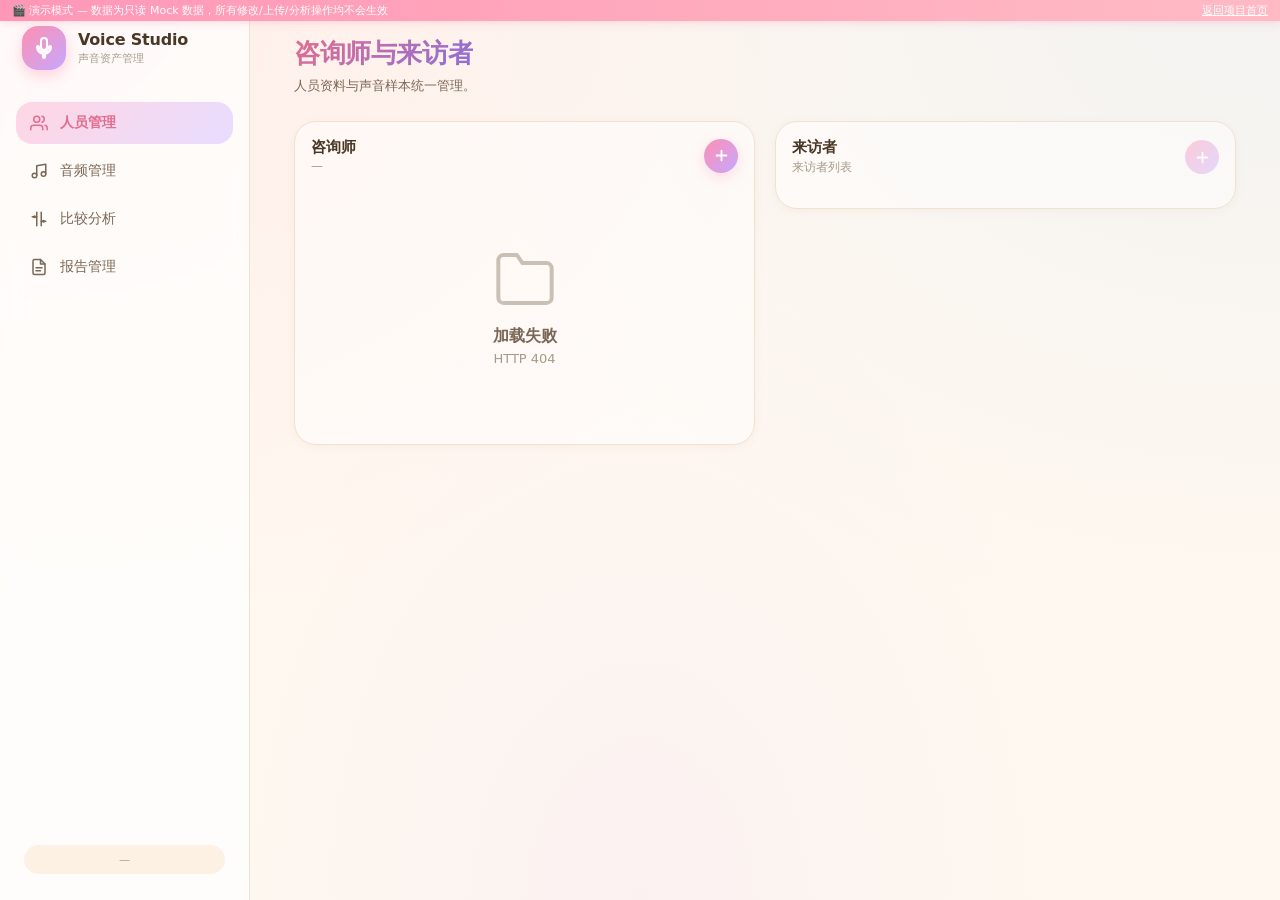
==== commit e845ca26: "Fix script load order: mock adapter before app.js" ====
--- a/docs/demo/index.html
+++ b/docs/demo/index.html
@@ -296,8 +296,8 @@
 
 <div id="toast" class="toast hidden"></div>
 
-<!-- Load original app.js first, then mock adapter overrides it -->
+<!-- Load mock adapter FIRST so api() is mocked before app.js runs -->
+<script src="mock-adapter.js?v=2"></script>
 <script src="app.js?v=20260722-single-report-metrics19"></script>
-<script src="mock-adapter.js?v=1"></script>
 </body>
 </html>
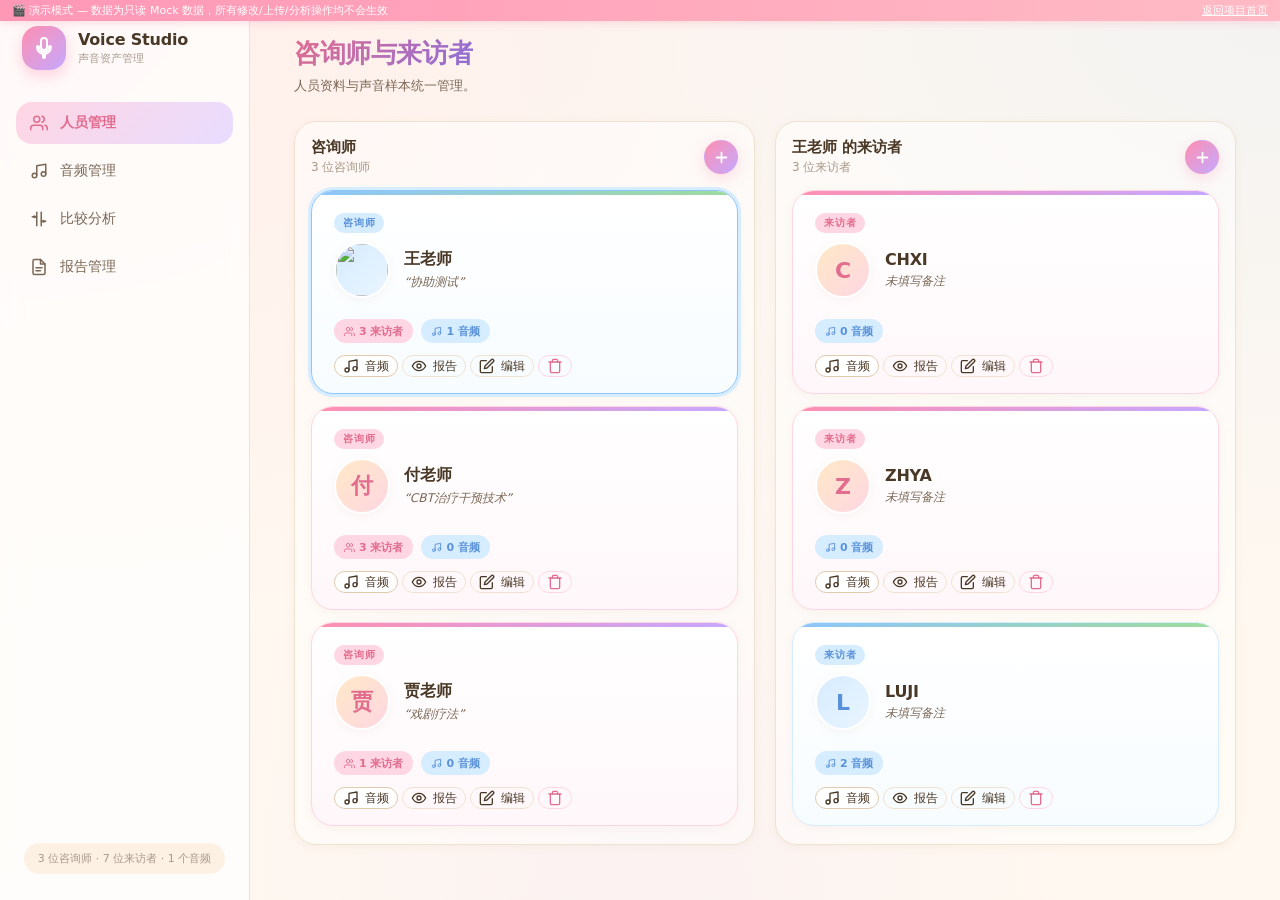
==== commit e6181dd2: "Fix app.js: respect window.api if mock adapter defined it first" ====
--- a/docs/demo/index.html
+++ b/docs/demo/index.html
@@ -297,7 +297,7 @@
 <div id="toast" class="toast hidden"></div>
 
 <!-- Load mock adapter FIRST so api() is mocked before app.js runs -->
-<script src="mock-adapter.js?v=2"></script>
-<script src="app.js?v=20260722-single-report-metrics19"></script>
+<script src="mock-adapter.js?v=3"></script>
+<script src="app.js?v=20260722-api-override"></script>
 </body>
 </html>
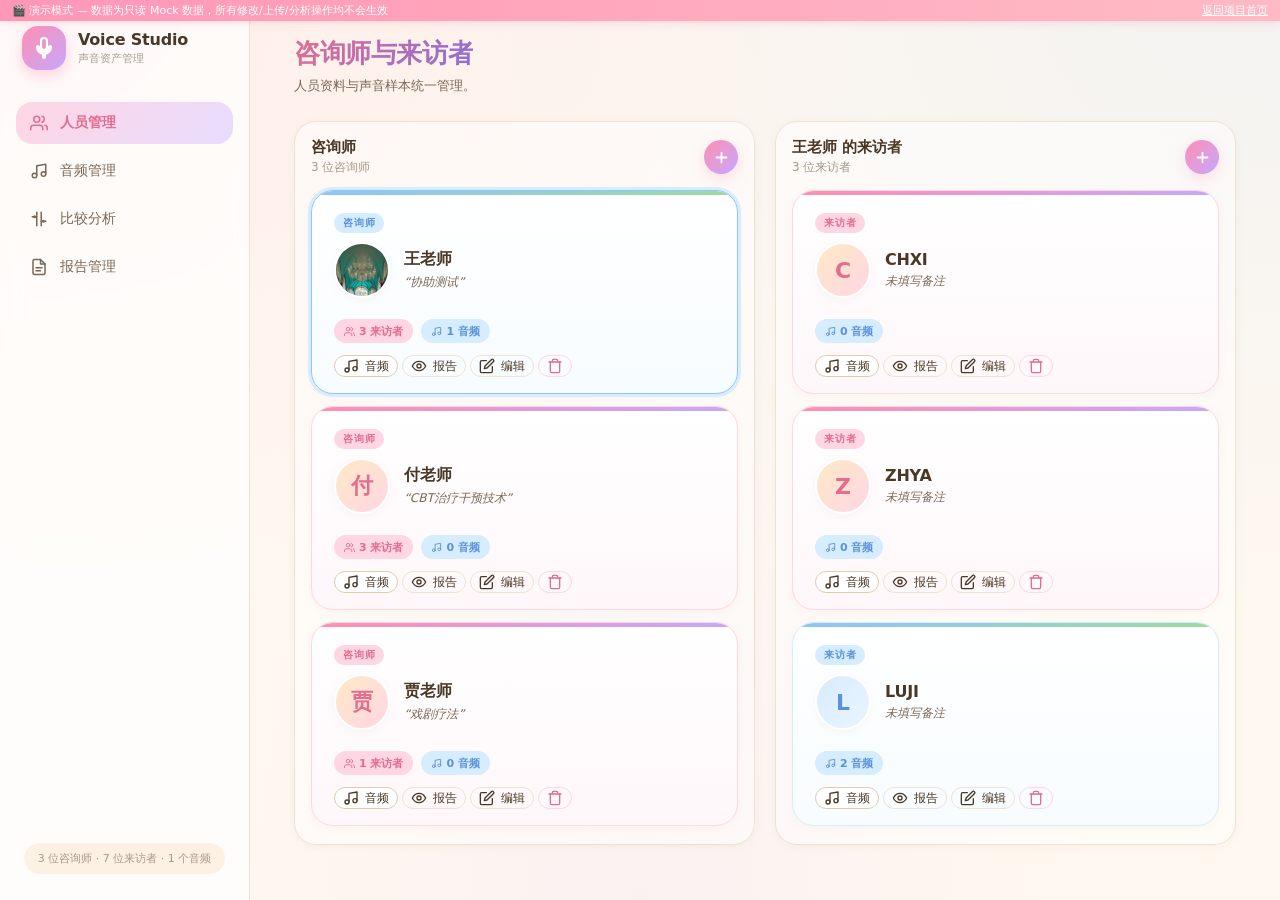
==== commit 0634658a: "Fix avatarHTML local override and report url paths" ====
--- a/docs/demo/index.html
+++ b/docs/demo/index.html
@@ -297,7 +297,7 @@
 <div id="toast" class="toast hidden"></div>
 
 <!-- Load mock adapter FIRST so api() is mocked before app.js runs -->
-<script src="mock-adapter.js?v=3"></script>
-<script src="app.js?v=20260722-api-override"></script>
+<script src="mock-adapter.js?v=4"></script>
+<script src="app.js?v=20260722-api-avatar-override"></script>
 </body>
 </html>
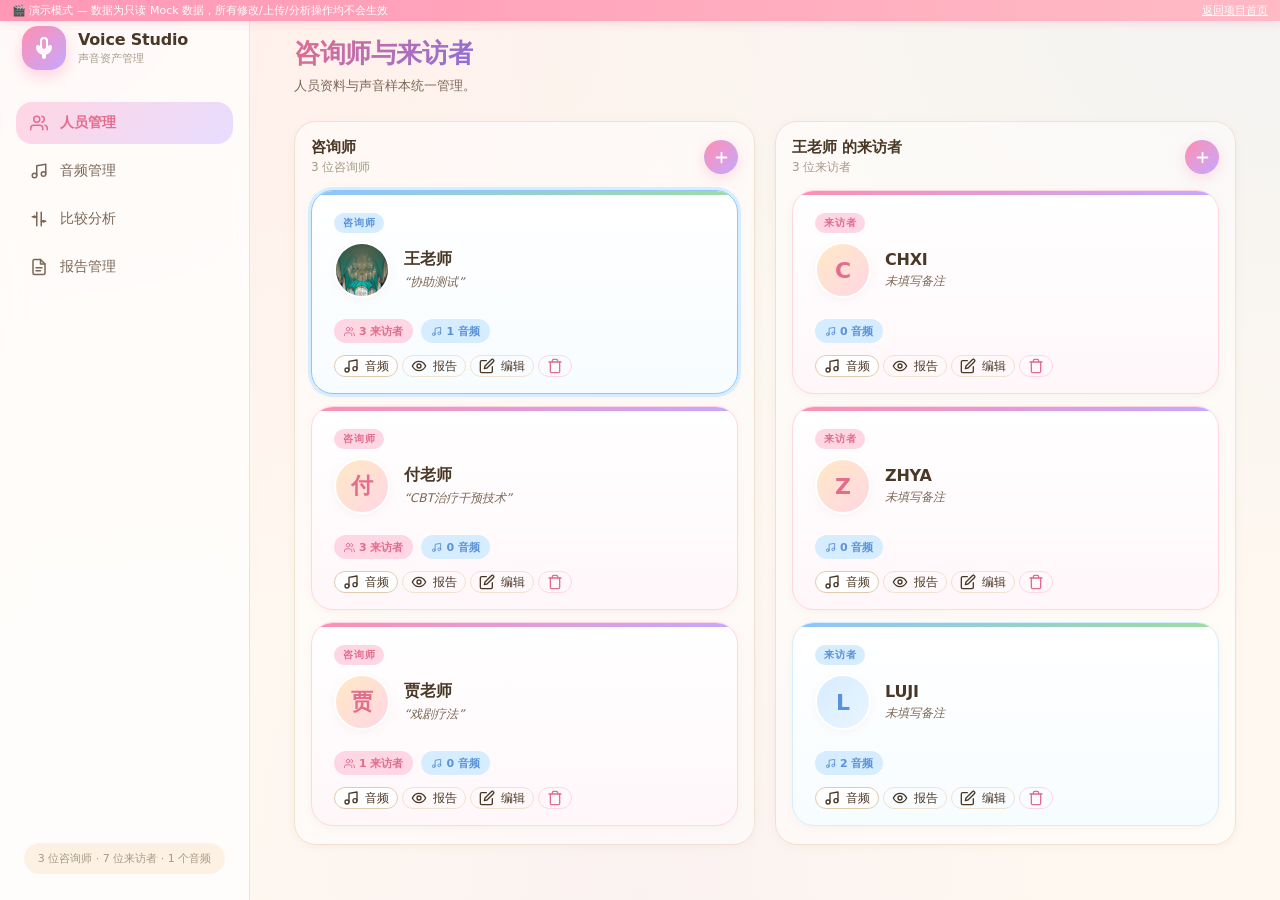
==== commit 838b1e63: "Fix audio metrics layout: 6 columns in one row" ====
--- a/docs/demo/index.html
+++ b/docs/demo/index.html
@@ -297,7 +297,7 @@
 <div id="toast" class="toast hidden"></div>
 
 <!-- Load mock adapter FIRST so api() is mocked before app.js runs -->
-<script src="mock-adapter.js?v=4"></script>
-<script src="app.js?v=20260722-api-avatar-override"></script>
+<script src="mock-adapter.js?v=7"></script>
+<script src="app.js?v=20260722-audio-metrics-row"></script>
 </body>
 </html>
--- a/docs/demo/style.css
+++ b/docs/demo/style.css
@@ -688,7 +688,7 @@
 .audio-feats { display: flex; flex-wrap: wrap; gap: 6px; margin-top: 8px; }
 .metric-feats {
   display: grid;
-  grid-template-columns: repeat(auto-fit, minmax(96px, 1fr));
+  grid-template-columns: repeat(6, minmax(0, 1fr));
   gap: 8px;
 }
 .audio-metric {
@@ -1426,7 +1426,7 @@
   .sidebar { width: 220px; }
   .main { padding: 28px 24px; }
   .audio-row { grid-template-columns: 1fr; }
-  .metric-feats { grid-template-columns: repeat(2, minmax(0, 1fr)); }
+  .metric-feats { grid-template-columns: repeat(3, minmax(0, 1fr)); }
   .metric-grid-core,
   .metric-grid-detail {
     grid-template-columns: repeat(2, minmax(0, 1fr));
